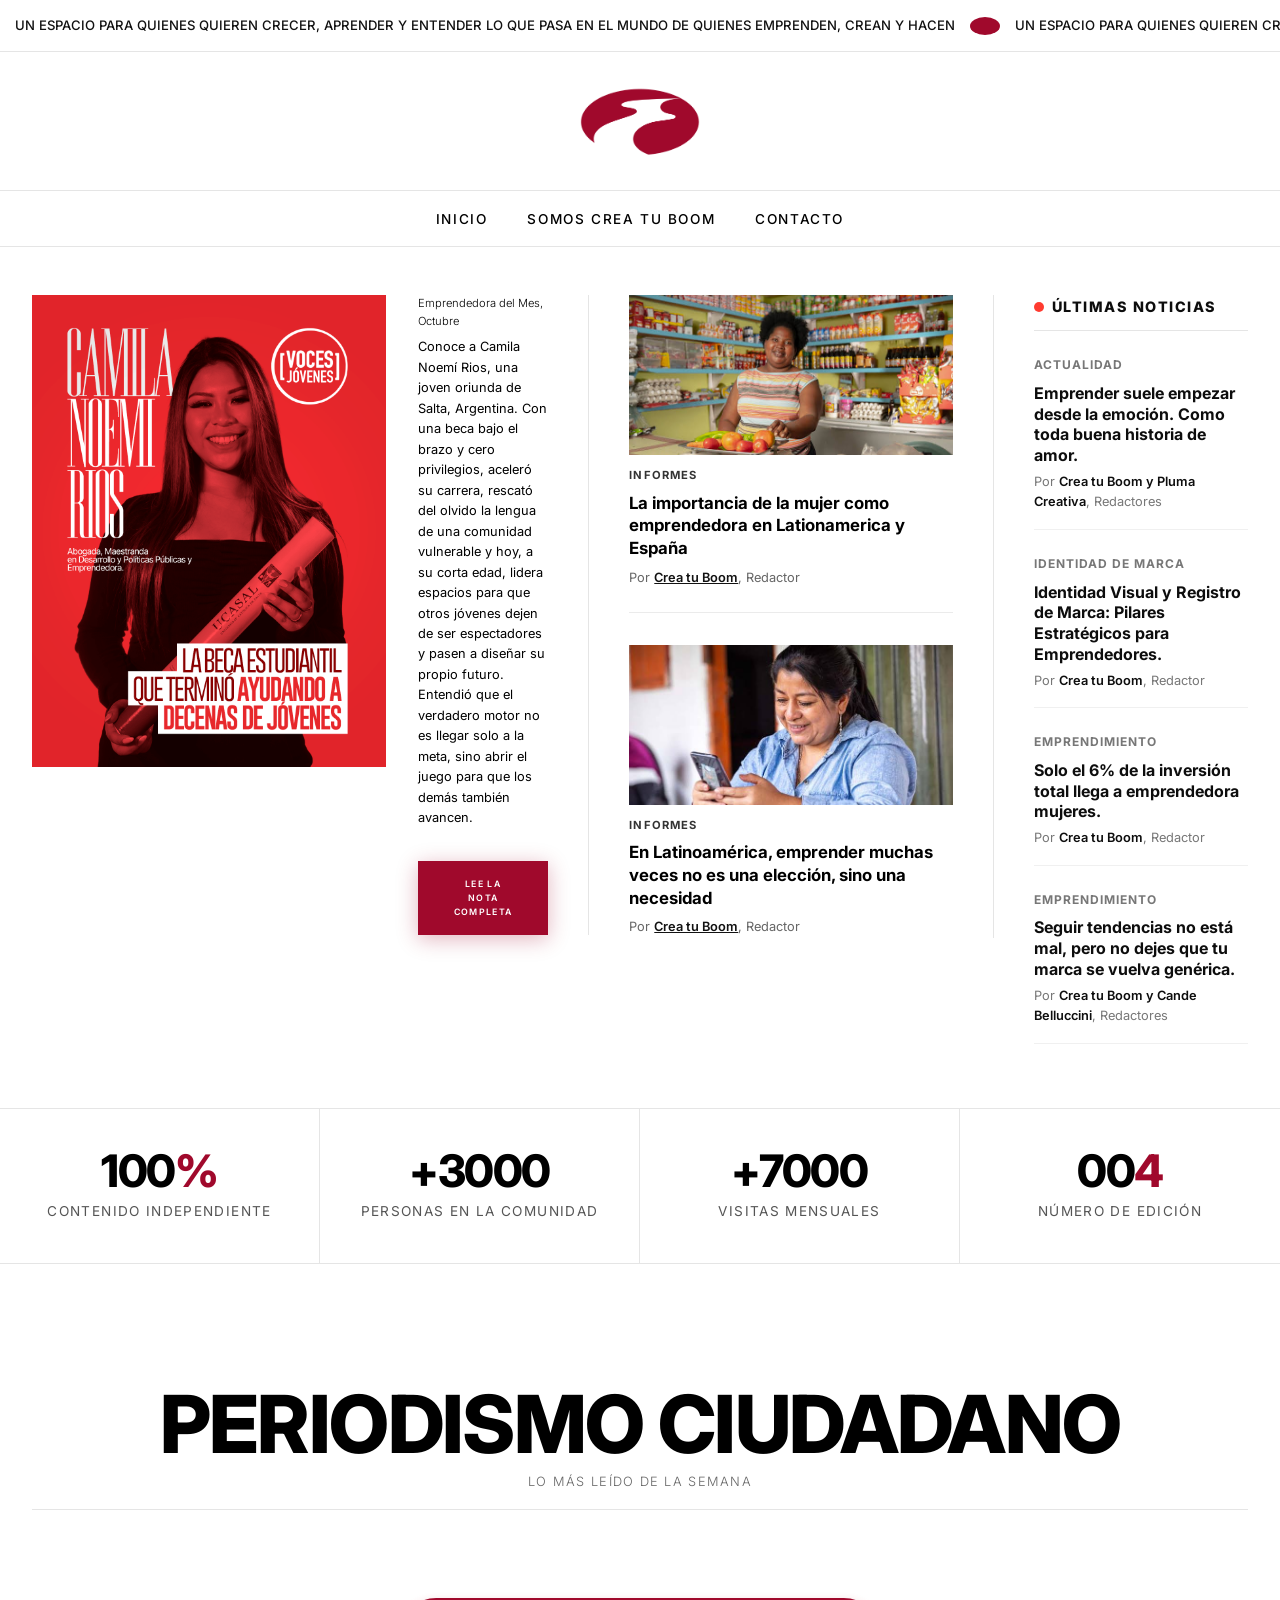
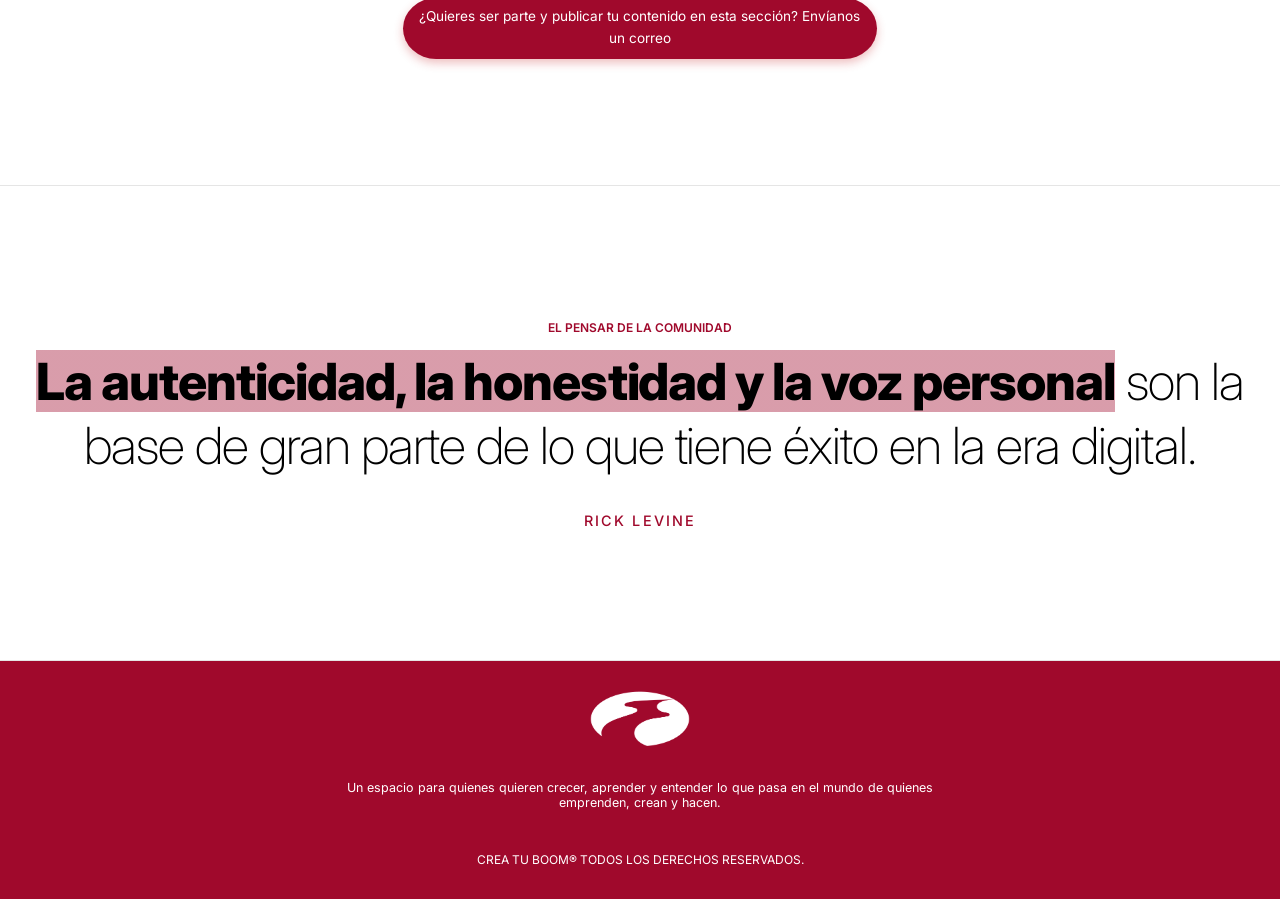
==== index.html @ a8b9597a "Adjust button styles for mobile display" ====
<!DOCTYPE html>
<html lang="es">
<head>
    <meta charset="UTF-8">
    <meta name="viewport" content="width=device-width, initial-scale=1.0">
    <title>CREATUBOOM</title>
    <!-- Google Fonts: Inter -->
    <link rel="preconnect" href="https://fonts.googleapis.com">
    <link rel="preconnect" href="https://fonts.gstatic.com" crossorigin>
    <link href="https://fonts.googleapis.com/css2?family=Inter:wght@100;200;300;400;500;600;700;800;900&display=swap" rel="stylesheet">
    <link rel="stylesheet" href="style.css">

    <style>
        /* AJUSTES EXCLUSIVOS PARA MÓVIL (No afecta a la versión PC) */
        @media (max-width: 768px) {
            .header-container {
                display: flex !important;
                flex-direction: column !important;
                padding: 0 !important;
            }

            /* 1. Cinta deslizante arriba a ancho completo */
            .top-bar-ticker {
                width: 100% !important;
                padding: 8px 0 !important;
                margin: 0 !important;
            }

            .ticker-item span {
                font-size: 0.4rem !important; /* Texto más pequeño para celular */
                padding: 0 10px !important;
            }

            /* 2. Primera línea gris separadora */
            .linea-header-top {
                width: 100% !important;
                height: 1px !important;
                background-color: #e5e5e5 !important;
                margin: 0 !important;
            }

            /* 3. Fila del Logo (Izquierda) y Botón Hamburguesa (Derecha) */
            .header-logo-row {
                width: 100% !important;
                display: flex !important;
                justify-content: space-between !important;
                align-items: center !important;
                padding: 12px 20px !important;
                border-bottom: 1px solid rgba(0, 0, 0, 0.1) !important; /* Segunda línea gris separadora */
            }

            /* Imagen del óvalo aplicada exclusivamente para celular */
            .punto-en-vivo-ticker {
                display: inline-block !important;
                width: 25px !important;             /* Ajusta el ancho según tu imagen */
                height: 12px !important;             /* Ajusta el alto según tu imagen */
                background-image: url('ovalo.png') !important;
                background-size: contain !important;
                background-repeat: no-repeat !important;
                background-position: center !important;
                background-color: transparent !important;
                border-radius: 0 !important;
                box-shadow: none !important;
                min-width: unset !important;
                max-height: unset !important;
            }

            .logo-img {
                width: 90px !important;
                margin: 0 !important;
            }

            .mobile-menu-toggle {
                display: flex !important;
                position: static !important;
                padding: 5px !important;
            }

            /* 4. Corrección de la Sección Hero (Foto + Texto en 1 sola columna ocupando ancho completo) */
            .hero-main-content {
                display: flex !important;
                flex-direction: column !important;
                grid-template-columns: none !important;
                gap: 1.5rem !important;
                padding-right: 0 !important;
                border-right: none !important;
                border-bottom: 1px solid rgba(0, 0, 0, 0.1) !important;
                padding-bottom: 2rem !important;
                width: 100% !important;
            }

            .hero-main-image {
                width: 100% !important;
            }

            .hero-main-image img {
                width: 100% !important;
                height: auto !important;
                display: block !important;
                object-fit: cover !important;
            }

            .hero-content-right {
                width: 100% !important;
            }

            .btn-primary {
                width: 100% !important; /* El botón ocupa el ancho completo para verse ordenado */
            }

            /* 5. Ajuste del tamaño, espaciado y centrado del subtítulo en Periodismo Ciudadano para móvil */
            .section-header {
                display: flex !important;
                flex-direction: column !important;
                align-items: flex-start !important;
            }

            .section-header .section-title {
                font-size: 2.2rem !important;
                line-height: 1.1 !important;
                margin-bottom: 0.2rem !important;
                word-break: break-word !important;
            }

            .section-header .section-subtitle {
                margin-top: 0.6rem !important;
                display: block !important;
                width: 100% !important;
                text-align: center !important;
            }

            /* 6. Ajuste del botón de colaboración para que muestre texto corto en un solo renglón en celular */
            .btn-colaborar {
                font-size: 0 !important;
                white-space: nowrap !important;
                text-align: center !important;
                display: block !important;
                padding: 12px 16px !important;
            }

            .btn-colaborar::after {
                content: "Publica tu contenido aquí" !important;
                font-size: 0.9rem !important;
            }
        }
    </style>
</head>
<body>

    <!-- HEADER STYLE EN MÓVIL / TRADICIONAL EN ORDENADOR -->
    <header class="editorial-header">
        <div class="header-container">

            <!-- CINTA DE TEXTO DESLIZANTE (TICKER) -->
            <div class="top-bar-ticker">
                <div class="ticker-track">
                    <!-- Grupo 1 -->
                    <div class="ticker-item">
                        <span>UN ESPACIO PARA QUIENES QUIEREN CRECER, APRENDER Y ENTENDER LO QUE PASA EN EL MUNDO DE QUIENES EMPRENDEN, CREAN Y HACEN</span>
                        <span class="punto-en-vivo-ticker"></span>
                        <span>UN ESPACIO PARA QUIENES QUIEREN CRECER, APRENDER Y ENTENDER LO QUE PASA EN EL MUNDO DE QUIENES EMPRENDEN, CREAN Y HACEN</span>
                        <span class="punto-en-vivo-ticker"></span>
                    </div>
                    <!-- Grupo 2 (Duplicado para loop continuo) -->
                    <div class="ticker-item">
                        <span>UN ESPACIO PARA QUIENES QUIEREN CRECER, APRENDER Y ENTENDER LO QUE PASA EN EL MUNDO DE QUIENES EMPRENDEN, CREAN Y HACEN</span>
                        <span class="punto-en-vivo-ticker"></span>
                        <span>UN ESPACIO PARA QUIENES QUIEREN CRECER, APRENDER Y ENTENDER LO QUE PASA EN EL MUNDO DE QUIENES EMPRENDEN, CREAN Y HACEN</span>
                        <span class="punto-en-vivo-ticker"></span>
                    </div>
                </div>
            </div>

            <!-- LÍNEA SEPARADORA SUPERIOR -->
            <div class="linea-header-top"></div> 

            <div class="header-logo-row">
                <a href="#" class="logo">
                    <img src="LOGOROJO.png" alt="Logo de Crea tu Boom" class="logo-img">
                </a>
                
                <!-- Botón de tres rayas para celular -->
                <button class="mobile-menu-toggle" id="menuToggle" aria-label="Abrir menú">
                    <span></span>
                    <span></span>
                    <span></span>
                </button>
            </div>

            <!-- Menú de navegación -->
            <nav class="header-nav-row" id="mobileNav">
                <ul>
                    <li><a href="http://creatuboom.com/#">INICIO</a></li>
                    <li><a href="somoscreatuboom.html">SOMOS CREA TU BOOM</a></li>
                    <li><a href="contacto.html">CONTACTO</a></li>
                </ul>
            </nav>
        </div>
    </header>

<!-- HERO SECTION -->
<section class="hero">
    <div class="container">
        <div class="hero-layout">
            
            <!-- COLUMNA 1: NOTA PRINCIPAL (Foto + Texto) -->
            <div class="hero-main-content">
                <div class="hero-main-image">
                    <img src="emprendedorames.png" alt="Imagen principal editorial">
                </div>
                <div class="hero-content-right">
                    <div>
                        <p class="w-300" style="color: #000000; margin-bottom: 0.4rem; font-size: 0.7rem;">Emprendedora del Mes, Octubre</p>
                        <p class="hero-lead" style="color: #000000; margin-bottom: 1rem; font-size: 0.8rem">
                            Conoce a Camila Noemí Rios, una joven oriunda de Salta, Argentina. Con una beca bajo el brazo y cero privilegios, aceleró su carrera, rescató del olvido la lengua de una comunidad vulnerable y hoy, a su corta edad, lidera espacios para que otros jóvenes dejen de ser espectadores y pasen a diseñar su propio futuro. Entendió que el verdadero motor no es llegar solo a la meta, sino abrir el juego para que los demás también avancen.
                        </p>
                    </div>
                    <a href="#suscripcion" class="btn-primary">Lee la nota completa</a>
                </div>
            </div>

            <!-- COLUMNA 2: INFORMES (Con su línea divisoria a la derecha) -->
            <aside class="hero-sidebar">
                <article class="sidebar-card">
                    <img src="lamujercomoemprendedora.jpg" alt="Artículo secundario" class="sidebar-card-img">
                    <span class="sidebar-category">INFORMES</span>
                    <a href="https://www.instagram.com/p/DVGs3_bjgsL/" class="sidebar-title">La importancia de la mujer como emprendedora en Lationamerica y España</a>
                    <p class="sidebar-author">Por <strong>Crea tu Boom</strong>, Redactor</p>
                </article>

                <article class="sidebar-card">
                    <img src="emprenderenlatinoamerica.jpg" alt="Artículo secundario" class="sidebar-card-img">
                    <span class="sidebar-category">INFORMES</span>
                    <a href="https://www.instagram.com/p/DTskVDOgOlN/" class="sidebar-title">En Latinoamérica, emprender muchas veces no es una elección, sino una necesidad</a>
                    <p class="sidebar-author">Por <strong>Crea tu Boom</strong>, Redactor</p>
                </article>
            </aside>

            <!-- COLUMNA 3: ÚLTIMAS NOTICIAS (En vivo) -->
            <div class="news-column">
                <div class="news-header">
                    <span class="live-dot"></span>
                    <h3 class="news-title">ÚLTIMAS NOTICIAS</h3>
                </div>

                <div class="news-list">
                    <article class="news-item">
                        <span class="news-category">ACTUALIDAD</span>
                        <h4 class="news-item-title">
                            <a href="https://www.instagram.com/p/DUvhgDbDqH3/">Emprender suele empezar desde la emoción. Como toda buena historia de amor.</a>
                        </h4>
                        <p class="news-author">Por <span>Crea tu Boom y Pluma Creativa</span>, Redactores</p>
                    </article>

                    <article class="news-item">
                        <span class="news-category">IDENTIDAD DE MARCA</span>
                        <h4 class="news-item-title">
                            <a href="https://www.instagram.com/p/DQUSTvajuwR/">Identidad Visual y Registro de Marca: Pilares Estratégicos para Emprendedores.</a>
                        </h4>
                        <p class="news-author">Por <span>Crea tu Boom</span>, Redactor</p>
                    </article>
                    <article class="news-item">
                        <span class="news-category">EMPRENDIMIENTO</span>
                        <h4 class="news-item-title">
                            <a href="https://www.instagram.com/p/DQCRgWAjnlU/">Solo el 6% de la inversión total llega a emprendedora mujeres.</a>
                        </h4>
                        <p class="news-author">Por <span>Crea tu Boom</span>, Redactor</p>
                    </article>
                    <article class="news-item">
                        <span class="news-category">EMPRENDIMIENTO</span>
                        <h4 class="news-item-title">
                            <a href="https://www.instagram.com/p/DNOBq98ucyN/">Seguir tendencias no está mal, pero no dejes que tu marca se vuelva genérica.</a>
                        </h4>
                        <p class="news-author">Por <span>Crea tu Boom y Cande Belluccini</span>, Redactores</p>
                    </article>
                </div>
            </div>

        </div>
    </div>
</section>

    <!-- STATS BAR -->
    <div class="stats-bar">
        <div class="stat-item">
            <div class="stat-number">100<span>%</span></div>
            <div class="stat-label">Contenido Independiente</div>
        </div>
        <div class="stat-item">
            <div class="stat-number">+3000<span></div>
            <div class="stat-label">Personas en la Comunidad</div>
        </div>
        <div class="stat-item">
            <div class="stat-number">+7000<span></div>
            <div class="stat-label">Visitas Mensuales</div>
        </div>
        <div class="stat-item">
            <div class="stat-number">00<span>4</span></div>
            <div class="stat-label">Número de Edición</div>
        </div>
    </div>

    <!-- ARTICLES GRID -->
<section class="editorial-section" id="articulos">
    <div class="container">
        <div class="section-header">
            <h2 class="section-title">PERIODISMO CIUDADANO</h2>
            <span class="w-300 section-subtitle">lo más leído de la semana</span>
        </div>

           <div class="articles-grid" id="contenedor-sanity">
           </div>
            <div class="cta-colaborar-container">
<a href="mailto:comercial@creatuboom.com?subject=Quiero%20publicar%20mi%20contenido%20en%20Periodismo%20Ciudadano" class="btn-colaborar" style="background-color: #a0092c; color: #ffffff;">    ¿Quieres ser parte y publicar tu contenido en esta sección? Envíanos un correo
  </a>
</div>
            <!-- Artículos desde Sanity -->
</div>
    </section>

    <!-- MANIFESTO -->
    <section class="manifesto" id="manifiesto">
        <div class="container">
            <span class="editorial-label">EL PENSAR DE LA COMUNIDAD</span>
            <blockquote class="quote-text">
             <strong>La autenticidad, la honestidad y la voz personal</strong> son la base de gran parte de lo que tiene éxito en la era digital.
            </blockquote>
            <p class="author">Rick Levine
        </div>
    </section>

    <!-- Carga de la fuente Inter desde Google Fonts -->
<link rel="preconnect" href="https://fonts.googleapis.com">
<link rel="preconnect" href="https://fonts.gstatic.com" crossorigin>
<link href="https://fonts.googleapis.com/css2?family=Inter:wght@400;500&display=swap" rel="stylesheet">

<footer class="site-footer">
  <div class="footer-container">
    <!-- Logo en el centro -->
    <div class="footer-logo">
      <img src="LOGO.png" alt="Logo">
    </div>

    <!-- Texto descriptivo en gris -->
    <p class="footer-description">
      Un espacio para quienes quieren crecer, aprender y entender lo que pasa en el mundo de quienes emprenden, crean y hacen.
    </p>

    <!-- Derechos reservados -->
    <p class="footer-copyright">
      Crea tu Boom® Todos los derechos reservados.
    </p>
  </div>
</footer>

    <!-- Conector con Sanity Studio -->
<script>
  // Control del menú desplegable en celulares
  const menuToggle = document.getElementById('menuToggle');
  const mobileNav = document.getElementById('mobileNav');

  if (menuToggle && mobileNav) {
    menuToggle.addEventListener('click', () => {
      mobileNav.classList.toggle('active');
    });
  }

  // Configuración de Sanity
  const projectId = '0jh34002';
  const dataset = 'production';

  const query = encodeURIComponent(`*[_type == "post" && !(_id in path("drafts.**"))] | order(publishedAt desc){
    title,
    "imageUrl": mainImage.asset->url,
    publishedAt,
    "slug": slug.current,
    author->{name}
  }`);

  const url = `https://${projectId}.api.sanity.io/v2021-10-21/data/query/${dataset}?query=${query}`;

  async function cargarArticulosDeSanity() {
    try {
      const respuesta = await fetch(url);
      const resultado = await respuesta.json();
      const posts = resultado.result;
      
      console.log("Artículos que llegaron de Sanity:", posts);
      
      const contenedor = document.querySelector('.articles-grid');
      if (!contenedor || !posts || posts.length === 0) return;

      contenedor.innerHTML = posts.map((post, index) => {
        const numeroStr = String(index + 1).padStart(2, '0');
        const fechaFormateada = post.publishedAt ? new Date(post.publishedAt).toLocaleDateString('es-ES') : '';
        const nombreAutor = post.author && post.author.name ? post.author.name : 'Redacción';

const enlacePost = `post.html?slug=${post.slug}`;

        return `
          <article class="article-card">
            <span class="article-num">${numeroStr}</span>
            ${post.imageUrl ? `<a href="${enlacePost}"><img src="${post.imageUrl}" alt="${post.title}" style="width:100%; height:180px; object-fit:cover; margin-bottom:1rem;"></a>` : ''}
            <h3 class="article-title">
              <a href="${enlacePost}" style="text-decoration: none; color: inherit;">${post.title || ''}</a>
            </h3>
            <div class="article-meta">Por ${nombreAutor} — ${fechaFormateada}</div>
          </article>
        `;
      }).join('');

    } catch (error) {
      console.error("Error al conectar con Sanity:", error);
    }
  }

  // Ejecutar de inmediato
  cargarArticulosDeSanity();
</script>
</body>
</html>
---- style.css ----
:root {
    --bg-black: #FFFFFF;
    --bg-surface: #FFFFFF;
    --bg-card: #FFFFFF;
    --accent-red: #a0092c;
    --accent-red-hover: #b80c34;
    --accent-red-light: rgba(160, 9, 44, 0.15);
    --text-primary: #000000;
    --text-secondary: #000000;
    --text-muted: #666666;
    --border-color: rgba(0, 0, 0, 0.1);
    --border-red: rgba(160, 9, 44, 0.3);
}

* {
    margin: 0;
    padding: 0;
    box-sizing: border-box;
}

body {
    background-color: var(--bg-black);
    color: var(--text-primary);
    font-family: 'Inter', -apple-system, BlinkMacSystemFont, sans-serif;
    line-height: 1.6;
    overflow-x: hidden;
    -webkit-font-smoothing: antialiased;
}

/* --- TYPOGRAPHY UTILITIES --- */
.w-100 { font-family: 'Inter', sans-serif; font-weight: 100; }
.w-200 { font-family: 'Inter', sans-serif; font-weight: 200; }
.w-300 { font-family: 'Inter', sans-serif; font-weight: 300; }
.w-400 { font-family: 'Inter', sans-serif; font-weight: 400; }
.w-500 { font-family: 'Inter', sans-serif; font-weight: 500; }
.w-600 { font-family: 'Inter', sans-serif; font-weight: 600; }
.w-700 { font-family: 'Inter', sans-serif; font-weight: 700; }
.w-800 { font-family: 'Inter', sans-serif; font-weight: 800; }
.w-900 { font-family: 'Inter', sans-serif; font-weight: 900; }

.editorial-label {
    font-family: 'Inter', sans-serif;
    font-weight: 600;
    font-size: 0.75rem;
    text-transform: uppercase;
    letter-spacing: 0rem;
    color: var(--accent-red);
    display: inline-block;
    margin-bottom: 0.75rem;
}

/* --- CONTAINER --- */
.container {
    max-width: 1550px;
    margin: 0 auto;
    padding: 0 2rem;
}

/* --- HEADER / NAVBAR (DESKTOP) --- */
.editorial-header {
    width: 100%;
    background-color: #FFF;
    position: sticky;
    top: 0;
    z-index: 1000;
}

.header-container {
    width: 100%;
}

.header-logo-row {
    width: 100%;
    padding: 25px 0;
    text-align: center;
    border-bottom: 1px solid rgba(0, 0, 0, 0.1);
}

.logo {
    display: inline-block;
    text-decoration: none;
}

.logo-img {
    width: 120px;
    height: auto;
    display: block;
    margin: 0 auto;
}

.header-nav-row {
    width: 100%;
    padding: 15px 0;
    border-bottom: 1px solid rgba(0, 0, 0, 0.1);
}

.header-nav-row ul {
    display: flex;
    justify-content: center;
    align-items: center;
    list-style: none;
    gap: 2.5rem;
    margin: 0;
    padding: 0;
}

.header-nav-row a {
    font-family: 'Inter', sans-serif;
    color: #000000;
    text-decoration: none;
    font-weight: 500;
    font-size: 0.85rem;
    letter-spacing: 0.1rem;
    text-transform: uppercase;
    transition: color 0.3s;
}

.header-nav-row a:hover {
    color: var(--accent-red);
}

/* Botón Menú Hamburguesa (Oculto en Escritorio) */
.mobile-menu-toggle {
    display: none;
    background: none;
    border: none;
    cursor: pointer;
    padding: 10px;
    flex-direction: column;
    gap: 5px;
}

.mobile-menu-toggle span {
    display: block;
    width: 22px;
    height: 2px;
    background-color: #000000;
    transition: all 0.3s;
}

/* --- HERO SECTION & 3-COLUMN LAYOUT --- */
.hero {
    padding: 3rem 0 4rem;
    border-bottom: 1px solid rgba(0, 0, 0, 0.1);
}

.hero-layout {
    display: grid;
    grid-template-columns: 2.6fr 1.7fr 1fr;
    gap: 2.5rem;
    align-items: start;
}
.hero-lead {
    font-size: 0,1rem; /* Ajusta este valor para hacerlo más grande o más chico */
    line-height: 1.6;
}

/* Columna 1: Nota Principal (Foto + Texto) con su línea divisoria derecha */
.hero-main-content {
    display: grid;
    grid-template-columns: 1.9fr 0.7fr;
    gap: 2rem;
    align-items: start;
    padding-right: 2.5rem;
    border-right: 1px solid rgba(0, 0, 0, 0.1);
}

.hero-main-image {
    width: 100%;
    overflow: hidden;
}

.hero-main-image img {
    width: 100%;
    height: auto;
    display: block;
}

.hero-content-right {
    display: flex;
    flex-direction: column;
    justify-content: flex-start;
    gap: 1rem; /* Mantiene el botón cerquita del texto */
}

/* Columna 2: Informes (Barra Lateral) con su línea divisoria derecha */
.hero-sidebar {
    display: flex;
    flex-direction: column;
    justify-content: space-between;
    gap: 2rem;
    padding-right: 2.5rem;
    border-right: 1px solid rgba(0, 0, 0, 0.1);
}

.sidebar-card {
    display: flex;
    flex-direction: column;
    border-bottom: 1px solid rgba(0, 0, 0, 0.08);
    padding-bottom: 1.5rem;
}

.sidebar-card:last-child {
    border-bottom: none;
    padding-bottom: 0;
}

.sidebar-card-img {
    width: 100%;
    height: 160px;
    object-fit: cover;
    object-position: center 20%;
    margin-bottom: 0.75rem;
}

.sidebar-category {
    font-family: 'Inter', sans-serif;
    font-weight: 700;
    font-size: 0.7rem;
    text-transform: uppercase;
    letter-spacing: 0.1em;
    color: #333333;
    margin-bottom: 0.4rem;
}

.sidebar-title {
    font-family: 'Inter', sans-serif;
    font-weight: 700;
    font-size: 1.05rem;
    line-height: 1.35;
    color: #000000;
    margin-bottom: 0.5rem;
    text-decoration: none;
}

.sidebar-title:hover {
    color: var(--accent-red);
}

.sidebar-author {
    font-family: 'Inter', sans-serif;
    font-weight: 400;
    font-size: 0.8rem;
    color: #666666;
}

.sidebar-author strong {
    font-weight: 600;
    color: #121212;
    text-decoration: underline;
}

/* Columna 3: Últimas Noticias */
.news-column {
    display: flex;
    flex-direction: column;
    gap: 20px;
    width: 100%;
}

.news-header {
    display: flex;
    align-items: center;
    gap: 8px;
    padding-bottom: 12px;
    border-bottom: 1px solid #e5e5e5;
}

/* Punto rojo titilante (Efecto En Vivo) */
.live-dot {
    width: 10px;
    height: 10px;
    background-color: #ff3b30;
    border-radius: 50%;
    display: inline-block;
    animation: pulse-red 1.5s infinite ease-in-out;
}

@keyframes pulse-red {
    0% { opacity: 1; transform: scale(1); }
    50% { opacity: 0.2; transform: scale(0.85); }
    100% { opacity: 1; transform: scale(1); }
}

.news-title {
    font-family: 'Inter', sans-serif;
    font-size: 0.9rem;
    font-weight: 800;
    letter-spacing: 1.5px;
    text-transform: uppercase;
    color: #0d0d0d;
    margin: 0;
}

.news-list {
    display: flex;
    flex-direction: column;
    gap: 20px;
}

.news-item {
    border-bottom: 1px solid #f0f0f0;
    padding-bottom: 16px;
}

.news-category {
    font-family: 'Inter', sans-serif;
    font-size: 0.75rem;
    font-weight: 700;
    text-transform: uppercase;
    letter-spacing: 1px;
    color: #777777;
}

.news-item-title {
    font-family: 'Inter', sans-serif;
    font-size: 1rem;
    font-weight: 700;
    line-height: 1.3;
    margin: 6px 0;
}

.news-item-title a {
    color: #0d0d0d;
    text-decoration: none;
}

.news-item-title a:hover {
    text-decoration: underline;
}

.news-author {
    font-family: 'Inter', sans-serif;
    font-size: 0.8rem;
    color: #777777;
}

.news-author span {
    font-weight: 600;
    color: #0d0d0d;
}

/* --- BUTTONS --- */
.btn-primary {
    display: inline-block;
    background-color: var(--accent-red);
    color: #fff;
    padding: 1rem 2rem;
    font-family: 'Inter', sans-serif;
    font-weight: 600;
    font-size: 0.55rem;
    text-transform: uppercase;
    letter-spacing: 0.15em;
    text-decoration: none;
    border: none;
    cursor: pointer;
    transition: all 0.3s;
    box-shadow: 0 4px 20px rgba(160, 9, 44, 0.3);
    text-align: center;
    width: fit-content;
}

.btn-primary:hover {
    background-color: var(--accent-red-hover);
    transform: translateY(-2px);
    box-shadow: 0 6px 25px rgba(160, 9, 44, 0.5);
}

/* --- STATS BAR --- */
.stats-bar {
    display: grid;
    grid-template-columns: repeat(4, 1fr);
    border-bottom: 1px solid rgba(0, 0, 0, 0.1);
    background-color: #FFFFFF;
}

.stat-item {
    padding: 2.5rem 2rem;
    border-right: 1px solid rgba(0, 0, 0, 0.1);
    text-align: center;
}

.stat-item:last-child {
    border-right: none;
}

.stat-number {
    font-family: 'Inter', sans-serif;
    font-weight: 800;
    font-size: 2.8rem;
    color: #000000;
    line-height: 1;
    margin-bottom: 0.5rem;
    letter-spacing: -0.03em;
}

.stat-number span {
    color: var(--accent-red);
}

.stat-label {
    font-family: 'Inter', sans-serif;
    font-weight: 400;
    font-size: 0.85rem;
    color: #555555;
    text-transform: uppercase;
    letter-spacing: 0.1em;
}

/* --- EDITORIAL ARTICLES GRID --- */
.editorial-section {
    padding: 6rem 0;
    border-bottom: 1px solid rgba(0, 0, 0, 0.1);
}

.section-header {
    display: flex;
    flex-direction: column;   /* Alinea los elementos uno debajo de otro */
    align-items: center;       /* Centra horizontalmente todo el contenido */
    text-align: center;        /* Centra el texto dentro de los elementos */
    margin-bottom: 3rem;
    border-bottom: 1px solid rgba(0, 0, 0, 0.1);
    padding-bottom: 1rem;
}

.section-title {
    font-family: 'Inter', sans-serif;
    font-weight: 800;
    font-size: 5rem;
    text-transform: uppercase;
    letter-spacing: -0.02em;
    position: relative;
    overflow: hidden;
    text-align: center;
    margin-bottom: -1rem;
}
.section-subtitle {
    color: var(--text-muted);
    text-transform: uppercase;
    font-size: 0.8rem;
    letter-spacing: 0.1em;
    margin-top: 0rem; /* Espacio opcional entre el título y el subtítulo */
}

.articles-grid {
    display: grid;
    grid-template-columns: repeat(3, 1fr);
    gap: 2.5rem;
}

.article-card {
    display: flex;
    flex-direction: column;
    border-top: 1px solid var(--border-red);
    padding-top: 1.5rem;
    transition: transform 0.3s;
}

.article-card:hover {
    transform: translateY(-4px);
}

.article-num {
    font-family: 'Inter', sans-serif;
    font-weight: 100;
    font-size: 1rem;
    color: var(--accent-red);
    line-height: 1;
    margin-bottom: 1rem;
}

.article-title {
    font-family: 'Inter', sans-serif;
    font-weight: 700;
    font-size: 1.25rem;
    line-height: 1.3;
    margin-bottom: 1rem;
    letter-spacing: -0.01em;
    position: relative;
    overflow: hidden;
    text-align: center;
}

.article-excerpt {
    font-family: 'Inter', sans-serif;
    font-weight: 300;
    font-size: 0.95rem;
    color: var(--text-secondary);
    line-height: 1.6;
    margin-bottom: 1.5rem;
    position: relative;
    overflow: hidden;
    text-align: center;
}

.article-meta {
    margin-top: auto;
    font-family: 'Inter', sans-serif;
    font-weight: 400;
    font-size: 0.75rem;
    text-transform: uppercase;
    letter-spacing: 0.1em;
    color: var(--text-muted);
    position: relative;
    overflow: hidden;
    text-align: center;
}

/* --- MANIFESTO --- */
.manifesto {
    padding: 8rem 0;
    background-color: var(--bg-surface);
    border-bottom: 1px solid rgba(0, 0, 0, 0.1);
    position: relative;
    overflow: hidden;
    text-align: center;
}

.quote-text {
    font-family: 'Inter', sans-serif;
    font-weight: 200;
    font-size: clamp(1.8rem, 4vw, 3.2rem);
    line-height: 1.25;
    letter-spacing: -0.02em;
    margin-bottom: 2rem;
    color: var(--text-primary);
}

.quote-text strong {
    font-family: 'Inter', sans-serif;
    font-weight: 800;
    color: #000;
    background: linear-gradient(120deg, transparent 0%, rgba(160, 9, 44, 0.4) 0%);
}

.author {
    font-family: 'Inter', sans-serif;
    font-weight: 500;
    font-size: 0.9rem;
    text-transform: uppercase;
    letter-spacing: 0.15em;
    color: var(--accent-red);
}

/* --- CALL TO ACTION / NEWSLETTER --- */
.cta-section {
    padding: 7rem 0;
    text-align: center;
}

.cta-box {
    max-width: 700px;
    margin: 0 auto;
    background: #FFFFFF;
    border: 1px solid var(--border-red);
    padding: 4rem 3rem;
    box-shadow: 0 10px 30px rgba(0, 0, 0, 0.05);
}

.cta-title {
    font-family: 'Inter', sans-serif;
    font-weight: 900;
    font-size: 2.5rem;
    text-transform: uppercase;
    letter-spacing: -0.03em;
    margin-bottom: 1rem;
}

.cta-desc {
    font-family: 'Inter', sans-serif;
    font-weight: 300;
    font-size: 1.05rem;
    color: var(--text-secondary);
    margin-bottom: 2.5rem;
}

.cta-form {
    display: flex;
    gap: 0.5rem;
    max-width: 500px;
    margin: 0 auto;
}

.cta-input {
    flex: 1;
    background-color: #FFFFFF;
    border: 1px solid rgba(0, 0, 0, 0.2);
    padding: 1rem 1.25rem;
    color: #000;
    font-family: 'Inter', sans-serif;
    font-weight: 300;
    font-size: 0.9rem;
    outline: none;
    transition: border-color 0.3s;
}

.cta-input:focus {
    border-color: var(--accent-red);
}

/* --- FOOTER --- */
/* --- FOOTER --- */
footer {
    border-top: none; /* Elimina la línea superior que crea el corte visual */
    padding: 2rem 0 2rem; /* Reduce el espacio de arriba (antes era 4rem) */
    background-color: #c52a2f;
    margin-top: -1px; /* Truco de seguridad para solapar cualquier micro-hueco */
}

.footer-grid {
    display: grid;
    grid-template-columns: 2fr 1fr 1fr 1fr;
    gap: 3rem;
    margin-bottom: 0rem;
}

.footer-desc {
    font-family: 'Inter', sans-serif;
    font-weight: 300;
    font-size: 0.85rem;
    color: var(--text-muted);
    max-width: 300px;
}

.footer-title {
    font-family: 'Inter', sans-serif;
    font-weight: 700;
    font-size: 0.8rem;
    text-transform: uppercase;
    letter-spacing: 0.15em;
    color: var(--text-primary);
    margin-bottom: 0rem;
}

.footer-links {
    list-style: none;
}

.footer-links li {
    margin-bottom: 0.75rem;
}

.footer-links a {
    font-family: 'Inter', sans-serif;
    color: var(--text-secondary);
    text-decoration: none;
    font-weight: 300;
    font-size: 0.85rem;
    transition: color 0.3s;
}

.footer-links a:hover {
    color: var(--accent-red);
}

.footer-bottom {
    display: flex;
    justify-content: space-between;
    align-items: center;
    padding-top: 2rem;
    border-top: none rgba(0, 0, 0, 0.1);
    font-family: 'Inter', sans-serif;
    font-weight: 300;
    font-size: 0.75rem;
    color: var(--text-muted);
}

/* --- RESPONSIVE MEDIA QUERIES --- */
@media (max-width: 768px) {
    .editorial-header {
        border-bottom: 1px solid rgba(0, 0, 0, 0.1);
    }

    .header-container {
        display: flex;
        justify-content: space-between;
        align-items: center;
        padding: 15px 20px;
    }

    .header-logo-row {
        width: auto;
        padding: 0;
        border-bottom: none;
        text-align: left;
    }

    .logo-img {
        width: 90px;
        margin: 0;
    }

    .mobile-menu-toggle {
        display: flex;
    }

    .header-nav-row {
        display: none;
        width: 100%;
        padding: 15px 20px 20px 20px;
        border-bottom: 1px solid rgba(0, 0, 0, 0.1);
        background-color: #FFFFFF;
        position: absolute;
        top: 100%;
        left: 0;
        box-shadow: 0 10px 20px rgba(0, 0, 0, 0.05);
    }

    .header-nav-row.active {
        display: block;
    }

    .header-nav-row ul {
        flex-direction: column;
        align-items: flex-start;
        gap: 1.2rem;
    }

    .hero-layout {
        grid-template-columns: 1fr;
    }

    .hero-main-content {
        display: grid;
        grid-template-columns: 3.2fr 1fr;
        gap: 1.5rem;
        align-items: start;
        border-right: none;
        padding-right: 2.5rem;
        border-bottom: 1px solid rgba(0, 0, 0, 0.1);
    }

    .hero-sidebar {
        border-right: none;
        padding-right: 0;
        border-bottom: 1px solid rgba(0, 0, 0, 0.1);
        padding-bottom: 2rem;
    }

    .stats-bar {
        grid-template-columns: repeat(2, 1fr);
    }

    .articles-grid {
        grid-template-columns: 1fr;
    }

    .footer-grid {
        grid-template-columns: 1fr;
    }
}

@media (max-width: 600px) {
    .stats-bar {
        grid-template-columns: 1fr;
    }

    .cta-form {
        flex-direction: column;
    }
}

.barra-compartir {
    background-color: #000000 !important;
    color: #ffffff !important;
    width: 100vw !important;
    max-width: none !important;
    position: relative;
    left: 50%;
    margin-left: -50vw !important;
    margin-right: 0 !important;
    box-sizing: border-box;
    border: none !important;
    
    /* Agrega estas líneas aquí abajo: */
    display: flex;
    justify-content: center; /* Centra los elementos en medio de la barra */
    align-items: center;     /* Alinea los elementos verticalmente al centro */
    gap: 40px;               /* Controla la distancia de separación entre los grupos */
    padding: 15px 20px;      /* Espacio interno para que no peguen con los bordes */
}

.barra-compartir p,
.barra-compartir span,
.barra-compartir a {
    color: #ffffff;
}
/* Caja informativa Crea tu Boom */
.caja-marca-boom {
    background-color: #121212;
    color: #ffffff;
    padding: 24px 20px;
    border-radius: 2px; /* Si prefieres bordes totalmente rectos, cambia a 0px */
    margin-top: 20px;
    box-sizing: border-box;
    display: flex;
    flex-direction: column;
    align-items: flex-start;
}

.caja-marca-boom .badge-marca {
    color: #e62429;
    font-size: 11px;
    font-weight: 700;
    letter-spacing: 1px;
    text-transform: uppercase;
    margin-bottom: 8px;
    display: block;
    width: 100%;
    text-align: center; /* Centra el texto */
}

.caja-marca-boom .titulo-marca {
    color: #ffffff;
    font-size: 85px;
    font-weight: 900;
    margin: 0 0 20px 0;
    letter-spacing: 0.2px;
    line-height: 0.85;
    text-align: center; /* Centra el texto */
}

.caja-marca-boom .texto-marca {
    color: #cccccc;
    font-size: 13px;
    line-height: 1.5;
    margin: 0 0 20px 0;
    display: block;
    width: 100%;
    text-align: center; /* Centra el texto */
}

.caja-marca-boom .btn-marca {
    display: inline-block;
    background-color: #e62429; /* Fondo rojo para destacar */
    color: #ffffff !important;
    text-decoration: none;
    font-size: 13px;
    font-weight: 600;
    padding: 10px 18px;
    border-radius: 20px;
    transition: background-color 0.3s ease;
    
}

.caja-marca-boom .btn-marca:hover {
    background-color: #be1c21;
}
/* --- CINTA SUPERIOR Y LÍNEA --- */

/* Línea superior con la misma estética que la inferior */
.linea-header-top {
  width: 100%;
  height: 1px;                  /* Mismo grosor que la línea inferior */
  background-color: #e5e5e5;   /* Mismo color sutil */
  margin-bottom: 10px;         /* Misma distancia hacia el logo que la línea inferior */
}

/* Contenedor principal de la marquesina */
.top-bar-ticker {
  width: 100%;
  overflow: hidden;
  background-color: #ffffff;
  padding: 15px 0 15px 0; /* Arriba un padding más corto (4px), y abajo el espacio deseado (10px) */
  margin-top: 0;
}

/* Pista que contiene el texto deslizante */
.ticker-track {
  display: flex;
  width: max-content;
  animation: deslizarTicker 35s linear infinite; /* Ajusta los segundos (ej. 40s) para ir más lento o rápido */
}

.ticker-track:hover {
  animation-play-state: paused; /* Se pausa si el usuario pone el cursor encima */
}

/* Elementos del texto */
.ticker-item {
  display: flex;
  align-items: center;
  white-space: nowrap;
}

.ticker-item span {
  font-family: 'Inter', sans-serif;
  font-size: 0.82rem;
  font-weight: 500;
  color: #111111;
  padding: 0 15px;
}

/* --- PUNTO ROJO "EN VIVO" BLINDADO --- */
.punto-en-vivo-ticker {
  display: inline-block !important;
  width: 18px !important;       /* Más ancho horizontalmente */
  height: 14px !important;       /* Menos altura para que sea un óvalo estilizado */
  min-width: 18px !important;
  max-width: 18px !important;
  min-height: 18px !important;
  max-height: 14px !important;
  background-color: #a0092c;
  border-radius: 70% !important; /* Esquinas totalmente redondeadas tipo píldora u óvalo */
  margin: 0.1px;
  vertical-align: middle;
  flex: 0 0 18px !important;
  animation: parpadeoVivo 1.2s infinite ease-in-out;
}

/* Animación de desplazamiento infinito de derecha a izquierda */
@keyframes deslizarTicker {
  0% {
    transform: translateX(0);
  }
  100% {
    transform: translateX(-50%);
  }
}

/* Animación de encendido/apagado del punto */
@keyframes parpadeoVivo {
  0%, 100% {
    opacity: 1;
  }
  50% {
    opacity: 0.2;
  }
}
/* Contenedor del botón para asegurar espacio arriba de la línea */
.cta-colaborar-container {
  text-align: center;
  margin-top: 40px;
  margin-bottom: 30px; /* Espacio antes de la línea gris */
  padding: 0 15px;
}

/* Estilo del botón */
.btn-colaborar {
display: block;
width: 40%;
margin: 0 auto;
text-align: center;
background-color: #e2242a;
color: #ffffff;
text-decoration: none;
font-size: 0.85rem;
font-weight: 400;
padding: 0.55rem 1rem;
border-radius: 70% / 500%;
font-family: 'Inter', sans-serif;
transition: all 0.2s ease;
box-shadow: 0 4px 10px rgba(198, 42, 47, 0.3);

}

/* Efecto al pasar el cursor (Hover) */
.btn-colaborar:hover {
  background-color: #660018;
  color: #ffffff;
  transform: translateY(-2px);
}
/* Estilos generales del Footer */
.site-footer {
  background-color: #a0092c; /* Fondo totalmente negro */
  color: #8e8e93;           /* Color gris elegante para el texto */
  font-family: 'Inter', sans-serif;
  padding: 30px 20px 30px 20px;
  text-align: center;
}

.footer-container {
  max-width: 800px;
  margin: 0 auto;
  display: flex;
  flex-direction: column;
  align-items: center;
}

/* Estilo del Logo */
.footer-logo img {
  max-width: 100px;  /* Ajusta el tamaño según tu logo */
  height: auto;
  margin-bottom: 24px;
}

/* Texto de descripción */
.footer-description {
  color: #ffffff;       /* Tono gris claro legible sobre negro */
  font-size: 12.5px;
  font-weight: 400;
  line-height: 1.2;
  margin: 0 0 40px 0;   /* Distancia hacia abajo con respecto al copyright */
  max-width: 650px;
}

.footer-copyright {
    color: #ffffff;       /* Gris ligeramente más tenue */
    font-size: 12px;
    font-weight: 400;
    margin: 0;
    text-transform: uppercase; /* <--- TRANSFORMA EL TEXTO A MAYÚSCULAS */
}
.historia-badge {
    display: inline-block;
    background-color: #a0092c;
    color: #ffffff;
    padding: 0.55rem 1.2rem;
    border-radius: 70% / 200%; /* <--- AQUÍ PUEDES JUGAR CON LOS NÚMEROS */
    font-size: 0.85rem;
    font-weight: 400;
    font-family: 'Inter', sans-serif;
    margin-bottom: 20px;
    box-shadow: 0 4px 10px rgba(198, 42, 47, 0.3);
    cursor: default;
    user-select: none;
}
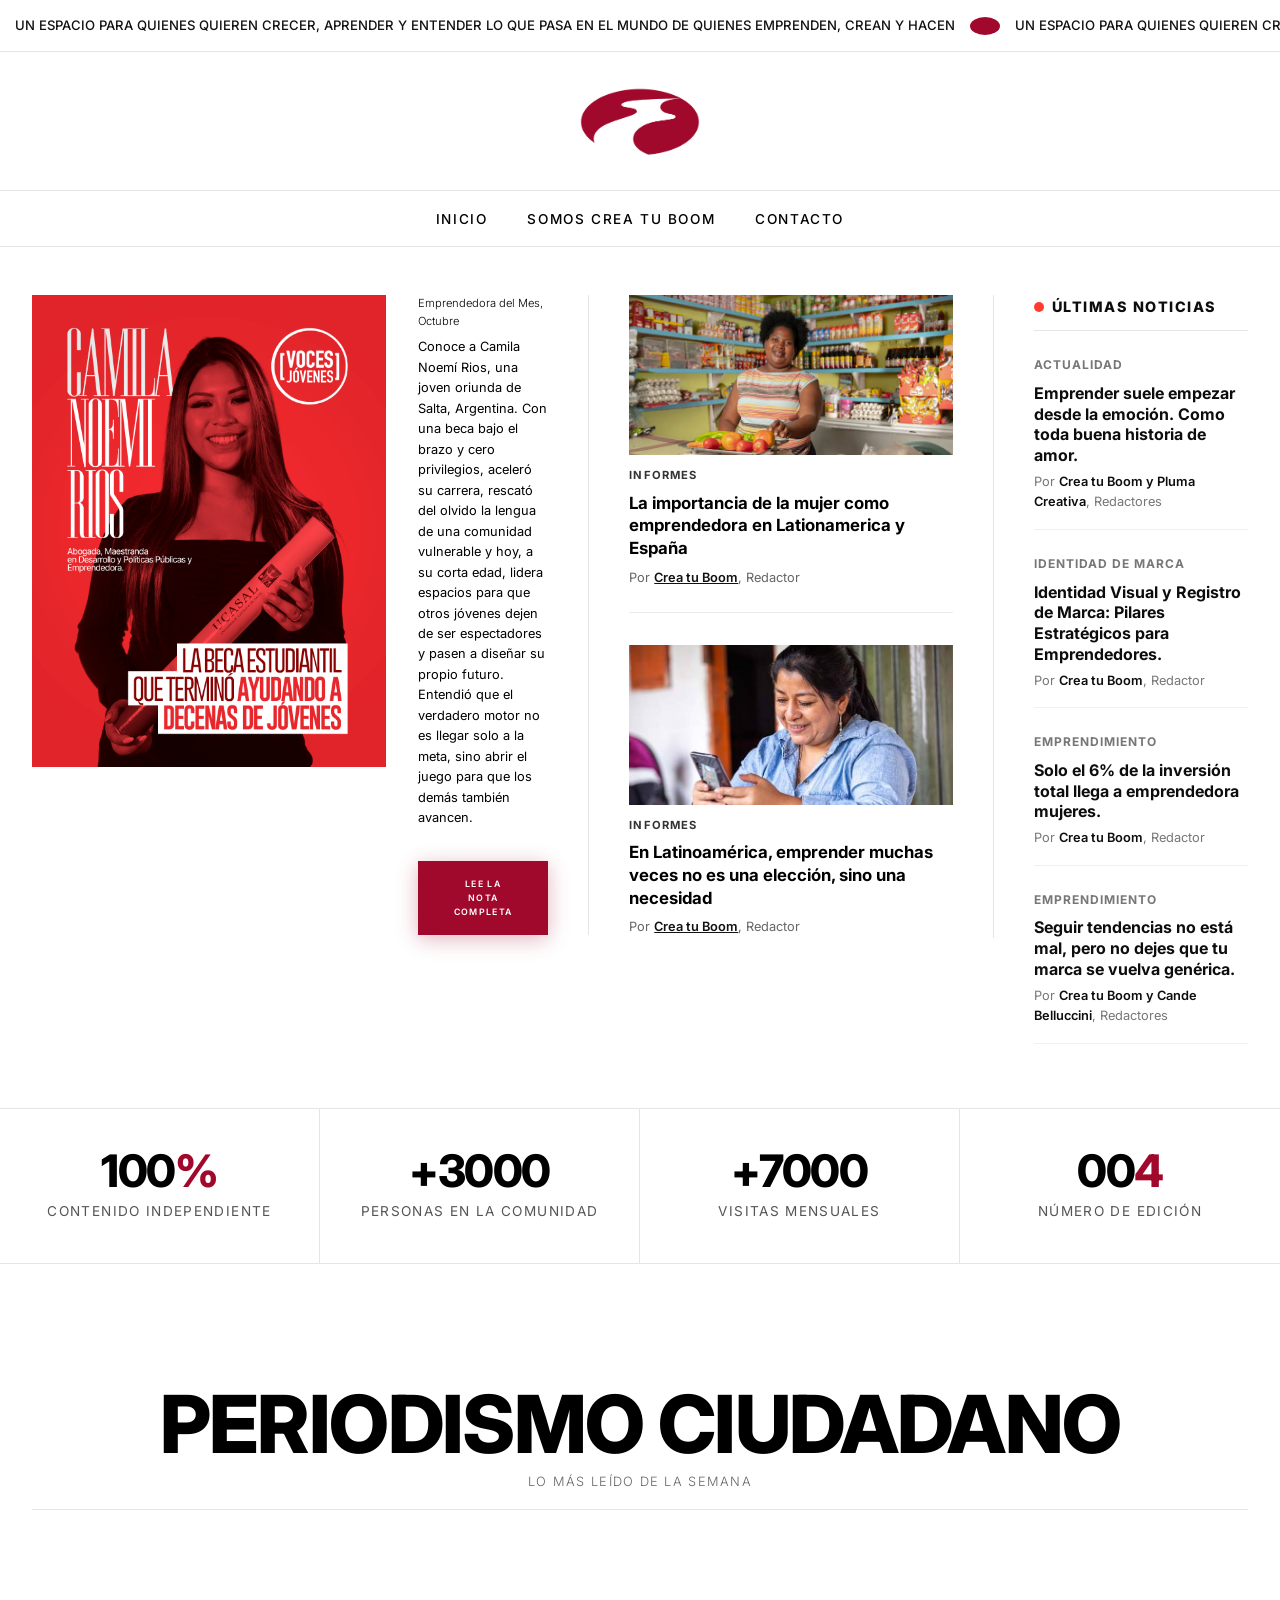
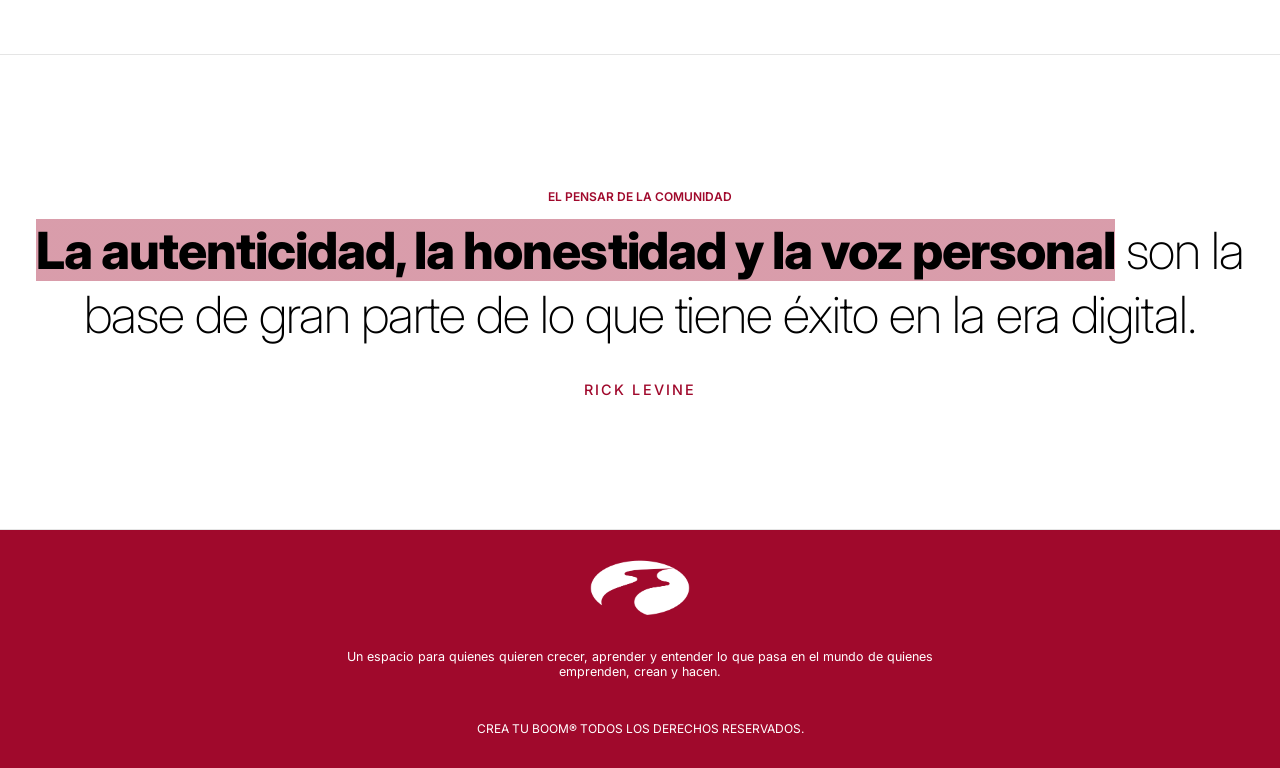
==== commit 059c3c7f: "Remove collaboration button from mobile layout Removed the collaboration button for mobile view." ====
--- a/index.html
+++ b/index.html
@@ -127,20 +127,6 @@
                 display: block !important;
                 width: 100% !important;
                 text-align: center !important;
-            }
-
-            /* 6. Ajuste del botón de colaboración para que muestre texto corto en un solo renglón en celular */
-            .btn-colaborar {
-                font-size: 0 !important;
-                white-space: nowrap !important;
-                text-align: center !important;
-                display: block !important;
-                padding: 12px 16px !important;
-            }
-
-            .btn-colaborar::after {
-                content: "Publica tu contenido aquí" !important;
-                font-size: 0.9rem !important;
             }
         }
     </style>
@@ -310,11 +296,7 @@
 
            <div class="articles-grid" id="contenedor-sanity">
            </div>
-            <div class="cta-colaborar-container">
-<a href="mailto:comercial@creatuboom.com?subject=Quiero%20publicar%20mi%20contenido%20en%20Periodismo%20Ciudadano" class="btn-colaborar" style="background-color: #a0092c; color: #ffffff;">    ¿Quieres ser parte y publicar tu contenido en esta sección? Envíanos un correo
-  </a>
-</div>
-            <!-- Artículos desde Sanity -->
+           <!-- Botón de colaboración eliminado por completo en celular -->
 </div>
     </section>
 
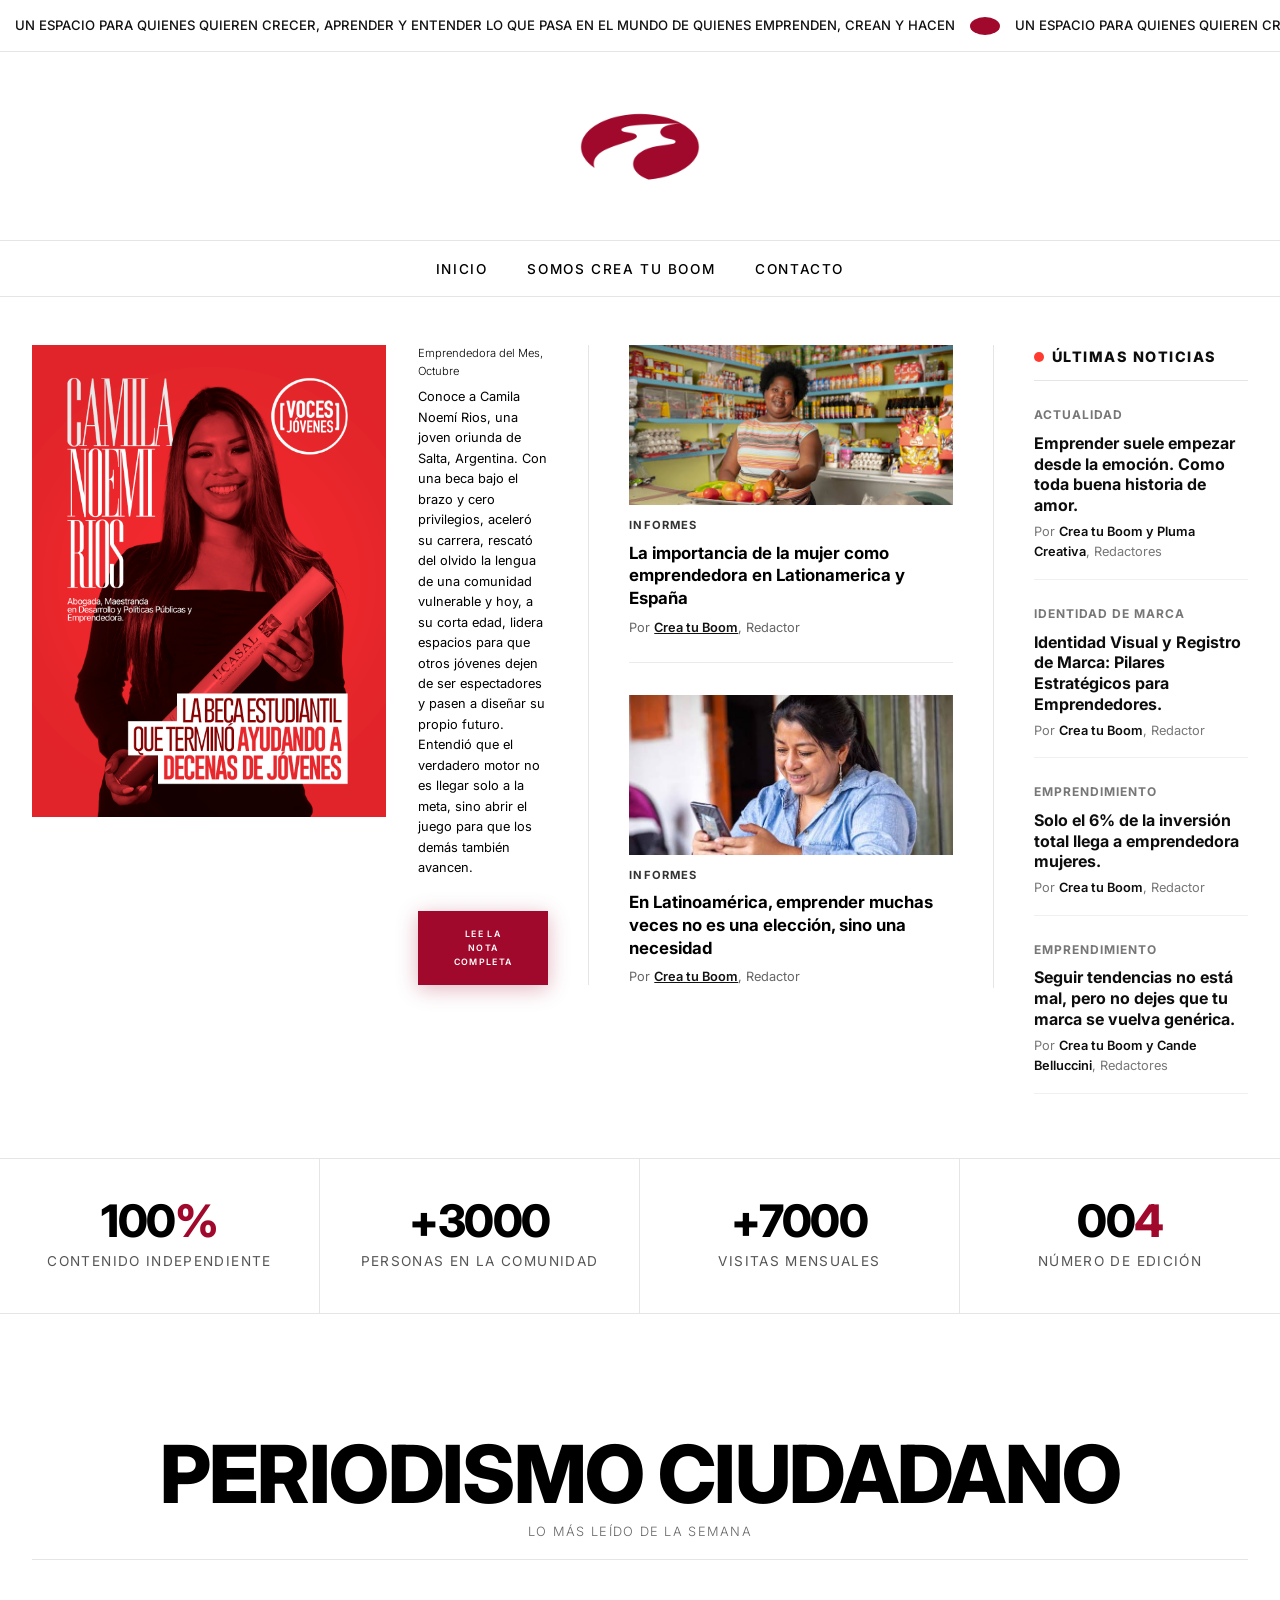
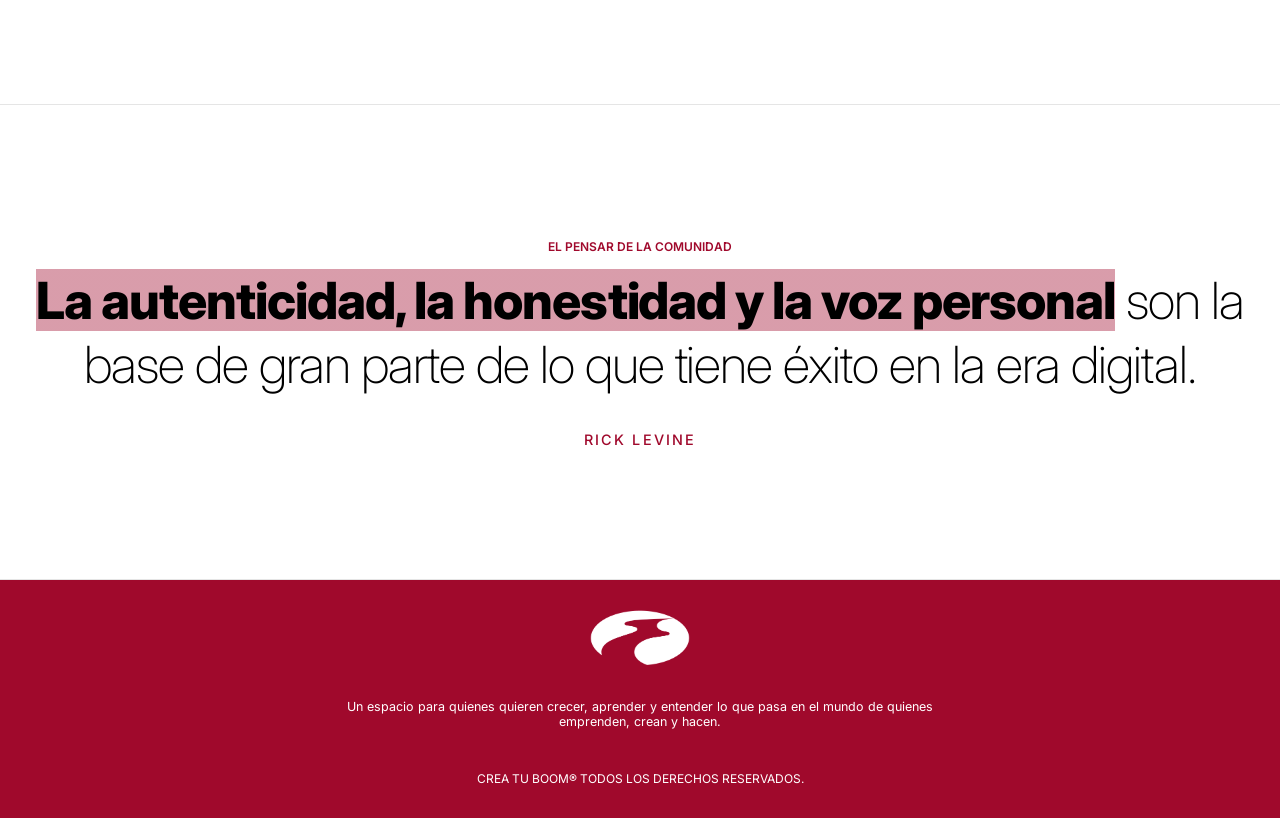
==== commit eecf41d8: "Update index.html" ====
--- a/index.html
+++ b/index.html
@@ -4,6 +4,10 @@
     <meta charset="UTF-8">
     <meta name="viewport" content="width=device-width, initial-scale=1.0">
     <title>CREATUBOOM</title>
+    
+    <!-- FAVICON AGREGADO -->
+    <link rel="icon" type="image/png" href="LOGOROJO.png">
+
     <!-- Google Fonts: Inter -->
     <link rel="preconnect" href="https://fonts.googleapis.com">
     <link rel="preconnect" href="https://fonts.gstatic.com" crossorigin>
@@ -53,7 +57,7 @@
             .punto-en-vivo-ticker {
                 display: inline-block !important;
                 width: 25px !important;             /* Ajusta el ancho según tu imagen */
-                height: 12px !important;             /* Ajusta el alto según tu imagen */
+                height: 12px !important;            /* Ajusta el alto según tu imagen */
                 background-image: url('ovalo.png') !important;
                 background-size: contain !important;
                 background-repeat: no-repeat !important;
@@ -102,6 +106,7 @@
 
             .hero-content-right {
                 width: 100% !important;
+                text-align: center !important; /* Centra los textos dentro de esta sección en móvil */
             }
 
             .btn-primary {
@@ -176,9 +181,9 @@
             <!-- Menú de navegación -->
             <nav class="header-nav-row" id="mobileNav">
                 <ul>
-                    <li><a href="http://creatuboom.com/#">INICIO</a></li>
-                    <li><a href="somoscreatuboom.html">SOMOS CREA TU BOOM</a></li>
-                    <li><a href="contacto.html">CONTACTO</a></li>
+                    <li><a href="http://creatuboom.com/">INICIO</a></li>
+                    <li><a href="https://creatuboom.com/somoscreatuboom/">SOMOS CREA TU BOOM</a></li>
+                    <li><a href="https://creatuboom.com/contacto/">CONTACTO</a></li>
                 </ul>
             </nav>
         </div>
@@ -273,11 +278,11 @@
             <div class="stat-label">Contenido Independiente</div>
         </div>
         <div class="stat-item">
-            <div class="stat-number">+3000<span></div>
+            <div class="stat-number">+3000</div>
             <div class="stat-label">Personas en la Comunidad</div>
         </div>
         <div class="stat-item">
-            <div class="stat-number">+7000<span></div>
+            <div class="stat-number">+7000</div>
             <div class="stat-label">Visitas Mensuales</div>
         </div>
         <div class="stat-item">
@@ -296,9 +301,8 @@
 
            <div class="articles-grid" id="contenedor-sanity">
            </div>
-           <!-- Botón de colaboración eliminado por completo en celular -->
-</div>
-    </section>
+    </div>
+</section>
 
     <!-- MANIFESTO -->
     <section class="manifesto" id="manifiesto">
@@ -307,14 +311,9 @@
             <blockquote class="quote-text">
              <strong>La autenticidad, la honestidad y la voz personal</strong> son la base de gran parte de lo que tiene éxito en la era digital.
             </blockquote>
-            <p class="author">Rick Levine
+            <p class="author">Rick Levine</p>
         </div>
     </section>
-
-    <!-- Carga de la fuente Inter desde Google Fonts -->
-<link rel="preconnect" href="https://fonts.googleapis.com">
-<link rel="preconnect" href="https://fonts.gstatic.com" crossorigin>
-<link href="https://fonts.googleapis.com/css2?family=Inter:wght@400;500&display=swap" rel="stylesheet">
 
 <footer class="site-footer">
   <div class="footer-container">
@@ -377,7 +376,7 @@
         const fechaFormateada = post.publishedAt ? new Date(post.publishedAt).toLocaleDateString('es-ES') : '';
         const nombreAutor = post.author && post.author.name ? post.author.name : 'Redacción';
 
-const enlacePost = `post.html?slug=${post.slug}`;
+        const enlacePost = `post.html?slug=${post.slug}`;
 
         return `
           <article class="article-card">
